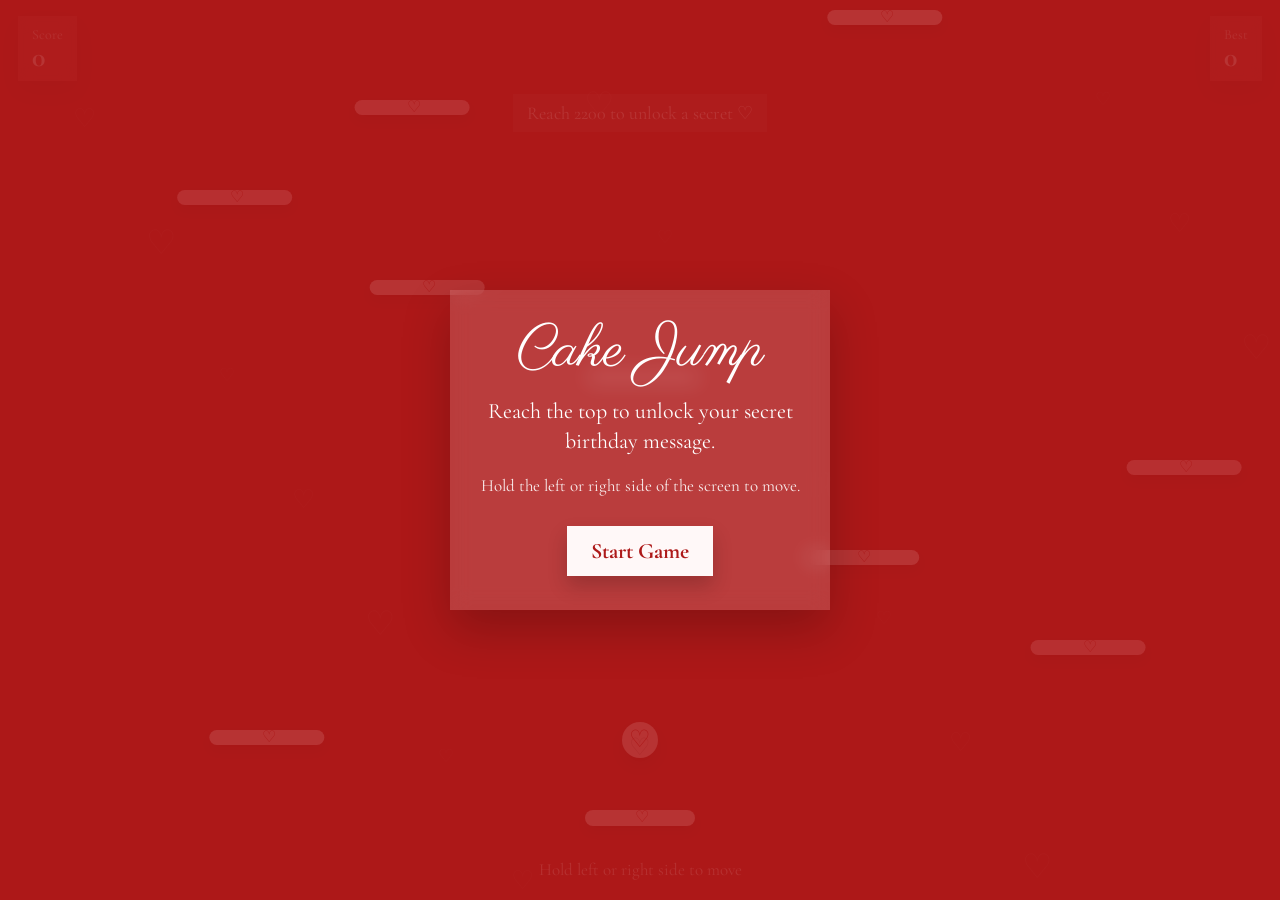
==== pages/cake-page.html @ 2b3335ef "updated page" ====
<!DOCTYPE html>
<html lang="en">
<head>
  <meta charset="UTF-8" />
  <meta name="viewport" content="width=device-width, initial-scale=1.0, user-scalable=no" />
  <title>Birthday Game</title>

  <link href="https://fonts.googleapis.com/css2?family=Parisienne&family=Cormorant+Garamond:wght@600;700&display=swap" rel="stylesheet">

  <style>
    * {
      margin: 0;
      padding: 0;
      box-sizing: border-box;
      -webkit-tap-highlight-color: transparent;
    }

    html,
    body {
      width: 100%;
      height: 100%;
      overflow: hidden;
      background: #AD1919;
      font-family: "Cormorant Garamond", serif;
      touch-action: none;
    }

    .game-page {
      width: 100vw;
      height: 100dvh;
      position: relative;
      overflow: hidden;
      background:
        radial-gradient(circle at top left, rgba(255,255,255,0.18), transparent 32%),
        radial-gradient(circle at bottom right, rgba(255,210,220,0.18), transparent 35%),
        #AD1919;
    }

    canvas {
      width: 100%;
      height: 100%;
      display: block;
    }

    .hud {
      position: fixed;
      top: 16px;
      left: 0;
      width: 100%;
      padding: 0 18px;
      z-index: 10;
      display: flex;
      justify-content: space-between;
      align-items: flex-start;
      pointer-events: none;
      color: white;
    }

    .score-box {
      background: rgba(255,255,255,0.16);
      backdrop-filter: blur(8px);
      padding: 10px 14px;
      box-shadow: 0 10px 25px rgba(0,0,0,0.18);
    }

    .score-label {
      font-size: 14px;
      opacity: 0.8;
    }

    .score-value {
      font-size: 28px;
      font-weight: 700;
      line-height: 1;
    }

    .goal {
      position: fixed;
      top: 94px;
      left: 50%;
      transform: translateX(-50%);
      z-index: 10;
      color: white;
      font-size: 18px;
      text-align: center;
      background: rgba(255,255,255,0.14);
      padding: 8px 14px;
      pointer-events: none;
    }

    .start-screen,
    .game-over,
    .secret-message {
      position: fixed;
      inset: 0;
      z-index: 30;
      display: flex;
      justify-content: center;
      align-items: center;
      padding: 24px;
      background: rgba(173,25,25,0.88);
      color: white;
      text-align: center;
    }

    .game-over,
    .secret-message {
      display: none;
    }

    .panel {
      width: 100%;
      max-width: 380px;
      background: rgba(255,255,255,0.16);
      padding: 34px 24px;
      box-shadow: 0 20px 45px rgba(0,0,0,0.22);
      backdrop-filter: blur(10px);
    }

    .panel h1 {
      font-family: "Parisienne", cursive;
      font-size: 58px;
      font-weight: 400;
      line-height: 0.95;
      margin-bottom: 18px;
    }

    .panel p {
      font-size: 22px;
      line-height: 1.35;
      margin-bottom: 18px;
    }

    .small-text {
      font-size: 17px !important;
      opacity: 0.9;
    }

    button,
    .back-link {
      border: none;
      outline: none;
      background: #fff8f8;
      color: #AD1919;
      font-family: "Cormorant Garamond", serif;
      font-size: 22px;
      font-weight: 700;
      padding: 12px 24px;
      cursor: pointer;
      box-shadow: 0 10px 20px rgba(0,0,0,0.18);
      text-decoration: none;
      display: inline-block;
      margin-top: 10px;
    }

    .controls-hint {
      position: fixed;
      bottom: 20px;
      left: 0;
      width: 100%;
      text-align: center;
      color: rgba(255,255,255,0.85);
      font-size: 17px;
      z-index: 10;
      pointer-events: none;
    }

    .touch-zone {
      position: fixed;
      top: 0;
      bottom: 0;
      width: 50%;
      z-index: 5;
    }

    .touch-left {
      left: 0;
    }

    .touch-right {
      right: 0;
    }

    .confetti {
      position: fixed;
      top: -20px;
      width: 10px;
      height: 16px;
      background: white;
      z-index: 50;
      animation: fallConfetti 3s linear forwards;
    }

    @keyframes fallConfetti {
      to {
        transform: translateY(110vh) rotate(720deg);
        opacity: 0;
      }
    }

    @media (max-width: 380px) {
      .panel h1 {
        font-size: 50px;
      }

      .panel p {
        font-size: 20px;
      }

      .goal {
        font-size: 16px;
      }
    }
  </style>
</head>

<body>

  <main class="game-page">
    <canvas id="gameCanvas"></canvas>

    <div class="hud">
      <div class="score-box">
        <div class="score-label">Score</div>
        <div class="score-value" id="scoreText">0</div>
      </div>

      <div class="score-box">
        <div class="score-label">Best</div>
        <div class="score-value" id="bestText">0</div>
      </div>
    </div>

    <div class="goal">Reach 2200 to unlock a secret ♡</div>

    <div class="touch-zone touch-left" id="leftZone"></div>
    <div class="touch-zone touch-right" id="rightZone"></div>

    <div class="controls-hint">Hold left or right side to move</div>

    <section class="start-screen" id="startScreen">
      <div class="panel">
        <h1>Cake Jump</h1>
        <p>Reach the top to unlock your secret birthday message.</p>
        <p class="small-text">Hold the left or right side of the screen to move.</p>
        <button id="startBtn">Start Game</button>
      </div>
    </section>

    <section class="game-over" id="gameOver">
      <div class="panel">
        <h1>Oops ♡</h1>
        <p>You fell, but you can try again.</p>
        <p class="small-text">Highest score: <span id="finalBest">0</span></p>
        <button id="restartBtn">Restart</button>
        <br>
        <a href="./gift-page.html" class="back-link">Back to Gifts</a>
      </div>
    </section>

    <section class="secret-message" id="secretMessage">
      <div class="panel">
        <h1>You made it ♡</h1>
        <p>
          You reached the top, but honestly, you were already my favorite part from the start.
        </p>
        <p>
          Happy Birthday, my love. I hope this little surprise made you smile.
        </p>
        <p class="small-text">Love, Ed ♡</p>
        <a href="./gift-page.html" class="back-link">Back to Gifts</a>
      </div>
    </section>
  </main>

  <script>
    const canvas = document.getElementById("gameCanvas");
    const ctx = canvas.getContext("2d");

    const scoreText = document.getElementById("scoreText");
    const bestText = document.getElementById("bestText");
    const finalBest = document.getElementById("finalBest");

    const startScreen = document.getElementById("startScreen");
    const gameOver = document.getElementById("gameOver");
    const secretMessage = document.getElementById("secretMessage");

    const startBtn = document.getElementById("startBtn");
    const restartBtn = document.getElementById("restartBtn");

    const leftZone = document.getElementById("leftZone");
    const rightZone = document.getElementById("rightZone");

    let width;
    let height;
    let dpr;

    let player;
    let platforms;
    let particles;
    let score = 0;
    let bestScore = Number(localStorage.getItem("cakeJumpBest")) || 0;
    let cameraY = 0;
    let gameRunning = false;
    let unlocked = false;

    let moveLeft = false;
    let moveRight = false;

    const GOAL_SCORE = 2200;

    bestText.textContent = bestScore;

    function resizeCanvas() {
      dpr = window.devicePixelRatio || 1;
      width = window.innerWidth;
      height = window.innerHeight;

      canvas.width = width * dpr;
      canvas.height = height * dpr;

      canvas.style.width = width + "px";
      canvas.style.height = height + "px";

      ctx.setTransform(dpr, 0, 0, dpr, 0, 0);
    }

    function resetGame() {
      score = 0;
      cameraY = 0;
      unlocked = false;
      particles = [];

      player = {
        x: width / 2,
        y: height - 160,
        radius: 18,
        vx: 0,
        vy: -15
      };

      platforms = [];

      const basePlatform = {
        x: width / 2 - 55,
        y: height - 90,
        w: 110,
        h: 16,
        type: "base"
      };

      platforms.push(basePlatform);

      let y = height - 170;

      for (let i = 0; i < 22; i++) {
        createPlatform(y);
        y -= 90;
      }

      scoreText.textContent = 0;
      gameOver.style.display = "none";
      secretMessage.style.display = "none";
    }

    function createPlatform(y) {
      const easyMode = score > 1600;
      const platformWidth = easyMode ? 120 : Math.max(78, 115 - score / 55);

      platforms.push({
        x: Math.random() * (width - platformWidth - 24) + 12,
        y: y,
        w: platformWidth,
        h: 15,
        type: Math.random() > 0.75 ? "heart" : "cloud"
      });
    }

    function startGame() {
      resizeCanvas();
      resetGame();
      startScreen.style.display = "none";
      gameRunning = true;
      requestAnimationFrame(gameLoop);
    }

    function endGame() {
      gameRunning = false;
      finalBest.textContent = bestScore;
      gameOver.style.display = "flex";
    }

    function unlockSecret() {
      gameRunning = false;
      unlocked = true;
      secretMessage.style.display = "flex";
      createConfetti();
    }

    function update() {
      if (moveLeft) player.vx -= 0.55;
      if (moveRight) player.vx += 0.55;

      player.vx *= 0.88;
      player.vy += 0.42;

      player.x += player.vx;
      player.y += player.vy;

      if (player.x < -player.radius) player.x = width + player.radius;
      if (player.x > width + player.radius) player.x = -player.radius;

      if (player.vy > 0) {
        platforms.forEach(platform => {
          const playerBottom = player.y + player.radius;
          const wasAbove = player.y + player.radius - player.vy <= platform.y;

          if (
            wasAbove &&
            playerBottom >= platform.y &&
            playerBottom <= platform.y + platform.h + 14 &&
            player.x > platform.x &&
            player.x < platform.x + platform.w
          ) {
            player.vy = -13.5;
            addBounceParticles(player.x, platform.y);
          }
        });
      }

      if (player.y < height * 0.42) {
        const difference = height * 0.42 - player.y;
        player.y = height * 0.42;
        cameraY += difference;

        platforms.forEach(platform => {
          platform.y += difference;
        });

        score += Math.floor(difference);

        if (score > bestScore) {
          bestScore = score;
          localStorage.setItem("cakeJumpBest", bestScore);
        }

        scoreText.textContent = score;
        bestText.textContent = bestScore;

        if (score >= GOAL_SCORE && !unlocked) {
          unlockSecret();
        }
      }

      platforms = platforms.filter(platform => platform.y < height + 80);

      while (platforms.length < 24) {
        const highestY = Math.min(...platforms.map(p => p.y));
        createPlatform(highestY - 88);
      }

      particles.forEach(p => {
        p.x += p.vx;
        p.y += p.vy;
        p.life -= 1;
      });

      particles = particles.filter(p => p.life > 0);

      if (player.y - player.radius > height + 40) {
        endGame();
      }
    }

    function drawBackground() {
      ctx.clearRect(0, 0, width, height);

      ctx.fillStyle = "#AD1919";
      ctx.fillRect(0, 0, width, height);

      for (let i = 0; i < 18; i++) {
        const x = (i * 73 + cameraY * 0.12) % width;
        const y = (i * 127 + cameraY * 0.22) % height;

        ctx.globalAlpha = 0.12;
        ctx.fillStyle = "#ffffff";
        ctx.font = `${18 + (i % 3) * 8}px serif`;
        ctx.fillText("♡", x, y);
      }

      ctx.globalAlpha = 1;
    }

    function drawPlatform(platform) {
      ctx.save();

      if (platform.type === "heart") {
        ctx.fillStyle = "#ffd7df";
      } else {
        ctx.fillStyle = "#fff8f8";
      }

      ctx.shadowColor = "rgba(0,0,0,0.22)";
      ctx.shadowBlur = 12;
      ctx.shadowOffsetY = 6;

      ctx.beginPath();
      ctx.roundRect(platform.x, platform.y, platform.w, platform.h, 8);
      ctx.fill();

      ctx.restore();

      ctx.fillStyle = "#AD1919";
      ctx.font = "16px serif";
      ctx.fillText("♡", platform.x + platform.w / 2 - 5, platform.y + 12);
    }

    function drawPlayer() {
      ctx.save();

      ctx.translate(player.x, player.y);

      ctx.fillStyle = "#fff8f8";
      ctx.shadowColor = "rgba(0,0,0,0.25)";
      ctx.shadowBlur = 15;
      ctx.shadowOffsetY = 8;

      ctx.beginPath();
      ctx.arc(0, 0, player.radius, 0, Math.PI * 2);
      ctx.fill();

      ctx.shadowBlur = 0;
      ctx.fillStyle = "#AD1919";
      ctx.font = "24px serif";
      ctx.textAlign = "center";
      ctx.textBaseline = "middle";
      ctx.fillText("♡", 0, 1);

      ctx.restore();
    }

    function drawParticles() {
      particles.forEach(p => {
        ctx.globalAlpha = p.life / 25;
        ctx.fillStyle = "#fff8f8";
        ctx.beginPath();
        ctx.arc(p.x, p.y, p.size, 0, Math.PI * 2);
        ctx.fill();
        ctx.globalAlpha = 1;
      });
    }

    function addBounceParticles(x, y) {
      for (let i = 0; i < 8; i++) {
        particles.push({
          x,
          y,
          vx: (Math.random() - 0.5) * 4,
          vy: (Math.random() - 1.5) * 3,
          size: Math.random() * 3 + 2,
          life: 25
        });
      }
    }

    function draw() {
      drawBackground();

      platforms.forEach(drawPlatform);
      drawParticles();
      drawPlayer();
    }

    function gameLoop() {
      if (!gameRunning) return;

      update();
      draw();

      requestAnimationFrame(gameLoop);
    }

    function createConfetti() {
      for (let i = 0; i < 70; i++) {
        const confetti = document.createElement("div");
        confetti.className = "confetti";

        confetti.style.left = Math.random() * 100 + "vw";
        confetti.style.animationDelay = Math.random() * 1.5 + "s";
        confetti.style.background = ["#fff", "#ffd7df", "#ffb3c1", "#ffe6ea"][Math.floor(Math.random() * 4)];

        document.body.appendChild(confetti);

        setTimeout(() => {
          confetti.remove();
        }, 4500);
      }
    }

    function pressLeft(e) {
      e.preventDefault();
      moveLeft = true;
    }

    function pressRight(e) {
      e.preventDefault();
      moveRight = true;
    }

    function releaseMove(e) {
      if (e) e.preventDefault();
      moveLeft = false;
      moveRight = false;
    }

    leftZone.addEventListener("touchstart", pressLeft);
    rightZone.addEventListener("touchstart", pressRight);

    leftZone.addEventListener("touchend", releaseMove);
    rightZone.addEventListener("touchend", releaseMove);

    leftZone.addEventListener("mousedown", pressLeft);
    rightZone.addEventListener("mousedown", pressRight);

    window.addEventListener("mouseup", releaseMove);

    window.addEventListener("keydown", e => {
      if (e.key === "ArrowLeft" || e.key.toLowerCase() === "a") moveLeft = true;
      if (e.key === "ArrowRight" || e.key.toLowerCase() === "d") moveRight = true;
    });

    window.addEventListener("keyup", e => {
      if (e.key === "ArrowLeft" || e.key.toLowerCase() === "a") moveLeft = false;
      if (e.key === "ArrowRight" || e.key.toLowerCase() === "d") moveRight = false;
    });

    startBtn.addEventListener("click", startGame);
    restartBtn.addEventListener("click", startGame);

    window.addEventListener("resize", () => {
      resizeCanvas();
      if (!gameRunning) draw();
    });

    resizeCanvas();
    resetGame();
    draw();
  </script>

</body>
</html>
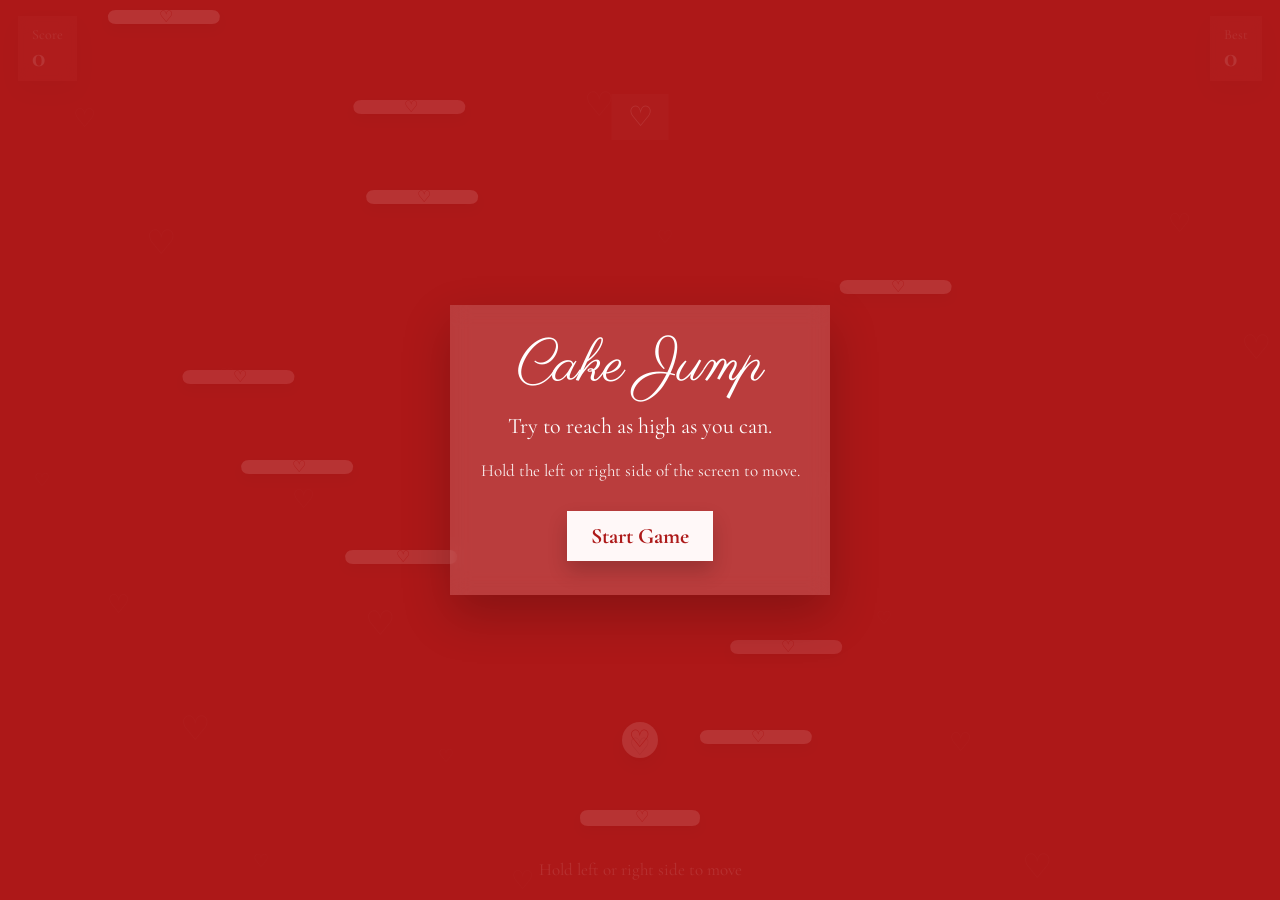
==== commit 5a22e769: "updated page" ====
--- a/pages/cake-page.html
+++ b/pages/cake-page.html
@@ -51,7 +51,6 @@
       z-index: 10;
       display: flex;
       justify-content: space-between;
-      align-items: flex-start;
       pointer-events: none;
       color: white;
     }
@@ -81,10 +80,10 @@
       transform: translateX(-50%);
       z-index: 10;
       color: white;
-      font-size: 18px;
+      font-size: 28px;
       text-align: center;
       background: rgba(255,255,255,0.14);
-      padding: 8px 14px;
+      padding: 6px 16px;
       pointer-events: none;
     }
 
@@ -206,10 +205,6 @@
       .panel p {
         font-size: 20px;
       }
-
-      .goal {
-        font-size: 16px;
-      }
     }
   </style>
 </head>
@@ -231,7 +226,7 @@
       </div>
     </div>
 
-    <div class="goal">Reach 2200 to unlock a secret ♡</div>
+    <div class="goal">♡</div>
 
     <div class="touch-zone touch-left" id="leftZone"></div>
     <div class="touch-zone touch-right" id="rightZone"></div>
@@ -241,7 +236,7 @@
     <section class="start-screen" id="startScreen">
       <div class="panel">
         <h1>Cake Jump</h1>
-        <p>Reach the top to unlock your secret birthday message.</p>
+        <p>Try to reach as high as you can.</p>
         <p class="small-text">Hold the left or right side of the screen to move.</p>
         <button id="startBtn">Start Game</button>
       </div>
@@ -262,7 +257,7 @@
       <div class="panel">
         <h1>You made it ♡</h1>
         <p>
-          You reached the top, but honestly, you were already my favorite part from the start.
+          You reached something special, but honestly, you were already my favorite part from the start.
         </p>
         <p>
           Happy Birthday, my love. I hope this little surprise made you smile.
@@ -298,6 +293,7 @@
     let player;
     let platforms;
     let particles;
+
     let score = 0;
     let bestScore = Number(localStorage.getItem("cakeJumpBest")) || 0;
     let cameraY = 0;
@@ -307,7 +303,7 @@
     let moveLeft = false;
     let moveRight = false;
 
-    const GOAL_SCORE = 2200;
+    const GOAL_SCORE = 5242;
 
     bestText.textContent = bestScore;
 
@@ -341,19 +337,19 @@
 
       platforms = [];
 
-      const basePlatform = {
-        x: width / 2 - 55,
+      platforms.push({
+        x: width / 2 - 60,
         y: height - 90,
-        w: 110,
+        w: 120,
         h: 16,
-        type: "base"
-      };
-
-      platforms.push(basePlatform);
+        type: "base",
+        moving: false,
+        speed: 0
+      });
 
       let y = height - 170;
 
-      for (let i = 0; i < 22; i++) {
+      for (let i = 0; i < 28; i++) {
         createPlatform(y);
         y -= 90;
       }
@@ -364,15 +360,22 @@
     }
 
     function createPlatform(y) {
-      const easyMode = score > 1600;
-      const platformWidth = easyMode ? 120 : Math.max(78, 115 - score / 55);
+      const difficulty = Math.min(score / GOAL_SCORE, 1);
+
+      const platformWidth = Math.max(68, 112 - difficulty * 28);
+
+      const isMoving = score > 1800 && Math.random() > 0.82;
 
       platforms.push({
         x: Math.random() * (width - platformWidth - 24) + 12,
         y: y,
         w: platformWidth,
-        h: 15,
-        type: Math.random() > 0.75 ? "heart" : "cloud"
+        h: 14,
+        type: Math.random() > 0.8 ? "heart" : "cloud",
+        moving: isMoving,
+        speed: isMoving
+          ? (Math.random() > 0.5 ? 1 : -1) * (0.45 + difficulty * 0.7)
+          : 0
       });
     }
 
@@ -380,6 +383,8 @@
       resizeCanvas();
       resetGame();
       startScreen.style.display = "none";
+      gameOver.style.display = "none";
+      secretMessage.style.display = "none";
       gameRunning = true;
       requestAnimationFrame(gameLoop);
     }
@@ -398,17 +403,34 @@
     }
 
     function update() {
-      if (moveLeft) player.vx -= 0.55;
-      if (moveRight) player.vx += 0.55;
+      const difficulty = Math.min(score / GOAL_SCORE, 1);
+
+      if (moveLeft) player.vx -= 0.58;
+      if (moveRight) player.vx += 0.58;
 
       player.vx *= 0.88;
-      player.vy += 0.42;
+      player.vy += 0.4 + difficulty * 0.04;
 
       player.x += player.vx;
       player.y += player.vy;
 
-      if (player.x < -player.radius) player.x = width + player.radius;
-      if (player.x > width + player.radius) player.x = -player.radius;
+      if (player.x < -player.radius) {
+        player.x = width + player.radius;
+      }
+
+      if (player.x > width + player.radius) {
+        player.x = -player.radius;
+      }
+
+      platforms.forEach(platform => {
+        if (platform.moving) {
+          platform.x += platform.speed;
+
+          if (platform.x <= 8 || platform.x + platform.w >= width - 8) {
+            platform.speed *= -1;
+          }
+        }
+      });
 
       if (player.vy > 0) {
         platforms.forEach(platform => {
@@ -422,7 +444,7 @@
             player.x > platform.x &&
             player.x < platform.x + platform.w
           ) {
-            player.vy = -13.5;
+            player.vy = -13.2;
             addBounceParticles(player.x, platform.y);
           }
         });
@@ -430,6 +452,7 @@
 
       if (player.y < height * 0.42) {
         const difference = height * 0.42 - player.y;
+
         player.y = height * 0.42;
         cameraY += difference;
 
@@ -437,7 +460,7 @@
           platform.y += difference;
         });
 
-        score += Math.floor(difference);
+        score += Math.floor(difference * 0.42);
 
         if (score > bestScore) {
           bestScore = score;
@@ -454,9 +477,10 @@
 
       platforms = platforms.filter(platform => platform.y < height + 80);
 
-      while (platforms.length < 24) {
+      while (platforms.length < 28) {
         const highestY = Math.min(...platforms.map(p => p.y));
-        createPlatform(highestY - 88);
+        const gap = 88 + difficulty * 18;
+        createPlatform(highestY - gap);
       }
 
       particles.forEach(p => {
@@ -478,7 +502,7 @@
       ctx.fillStyle = "#AD1919";
       ctx.fillRect(0, 0, width, height);
 
-      for (let i = 0; i < 18; i++) {
+      for (let i = 0; i < 22; i++) {
         const x = (i * 73 + cameraY * 0.12) % width;
         const y = (i * 127 + cameraY * 0.22) % height;
 
@@ -494,18 +518,13 @@
     function drawPlatform(platform) {
       ctx.save();
 
-      if (platform.type === "heart") {
-        ctx.fillStyle = "#ffd7df";
-      } else {
-        ctx.fillStyle = "#fff8f8";
-      }
+      ctx.fillStyle = platform.type === "heart" ? "#ffd7df" : "#fff8f8";
 
       ctx.shadowColor = "rgba(0,0,0,0.22)";
       ctx.shadowBlur = 12;
       ctx.shadowOffsetY = 6;
 
-      ctx.beginPath();
-      ctx.roundRect(platform.x, platform.y, platform.w, platform.h, 8);
+      roundRect(platform.x, platform.y, platform.w, platform.h, 8);
       ctx.fill();
 
       ctx.restore();
@@ -565,7 +584,6 @@
 
     function draw() {
       drawBackground();
-
       platforms.forEach(drawPlatform);
       drawParticles();
       drawPlayer();
@@ -581,7 +599,7 @@
     }
 
     function createConfetti() {
-      for (let i = 0; i < 70; i++) {
+      for (let i = 0; i < 80; i++) {
         const confetti = document.createElement("div");
         confetti.className = "confetti";
 
@@ -597,6 +615,20 @@
       }
     }
 
+    function roundRect(x, y, w, h, r) {
+      ctx.beginPath();
+      ctx.moveTo(x + r, y);
+      ctx.lineTo(x + w - r, y);
+      ctx.quadraticCurveTo(x + w, y, x + w, y + r);
+      ctx.lineTo(x + w, y + h - r);
+      ctx.quadraticCurveTo(x + w, y + h, x + w - r, y + h);
+      ctx.lineTo(x + r, y + h);
+      ctx.quadraticCurveTo(x, y + h, x, y + h - r);
+      ctx.lineTo(x, y + r);
+      ctx.quadraticCurveTo(x, y, x + r, y);
+      ctx.closePath();
+    }
+
     function pressLeft(e) {
       e.preventDefault();
       moveLeft = true;
@@ -607,31 +639,51 @@
       moveRight = true;
     }
 
-    function releaseMove(e) {
-      if (e) e.preventDefault();
+    function releaseLeft(e) {
+      e.preventDefault();
       moveLeft = false;
+    }
+
+    function releaseRight(e) {
+      e.preventDefault();
       moveRight = false;
     }
 
     leftZone.addEventListener("touchstart", pressLeft);
+    leftZone.addEventListener("touchend", releaseLeft);
+    leftZone.addEventListener("touchcancel", releaseLeft);
+
     rightZone.addEventListener("touchstart", pressRight);
-
-    leftZone.addEventListener("touchend", releaseMove);
-    rightZone.addEventListener("touchend", releaseMove);
+    rightZone.addEventListener("touchend", releaseRight);
+    rightZone.addEventListener("touchcancel", releaseRight);
 
     leftZone.addEventListener("mousedown", pressLeft);
     rightZone.addEventListener("mousedown", pressRight);
 
-    window.addEventListener("mouseup", releaseMove);
+    leftZone.addEventListener("mouseup", releaseLeft);
+    rightZone.addEventListener("mouseup", releaseRight);
+
+    leftZone.addEventListener("mouseleave", releaseLeft);
+    rightZone.addEventListener("mouseleave", releaseRight);
 
     window.addEventListener("keydown", e => {
-      if (e.key === "ArrowLeft" || e.key.toLowerCase() === "a") moveLeft = true;
-      if (e.key === "ArrowRight" || e.key.toLowerCase() === "d") moveRight = true;
+      if (e.key === "ArrowLeft" || e.key.toLowerCase() === "a") {
+        moveLeft = true;
+      }
+
+      if (e.key === "ArrowRight" || e.key.toLowerCase() === "d") {
+        moveRight = true;
+      }
     });
 
     window.addEventListener("keyup", e => {
-      if (e.key === "ArrowLeft" || e.key.toLowerCase() === "a") moveLeft = false;
-      if (e.key === "ArrowRight" || e.key.toLowerCase() === "d") moveRight = false;
+      if (e.key === "ArrowLeft" || e.key.toLowerCase() === "a") {
+        moveLeft = false;
+      }
+
+      if (e.key === "ArrowRight" || e.key.toLowerCase() === "d") {
+        moveRight = false;
+      }
     });
 
     startBtn.addEventListener("click", startGame);
@@ -639,7 +691,10 @@
 
     window.addEventListener("resize", () => {
       resizeCanvas();
-      if (!gameRunning) draw();
+
+      if (!gameRunning) {
+        draw();
+      }
     });
 
     resizeCanvas();
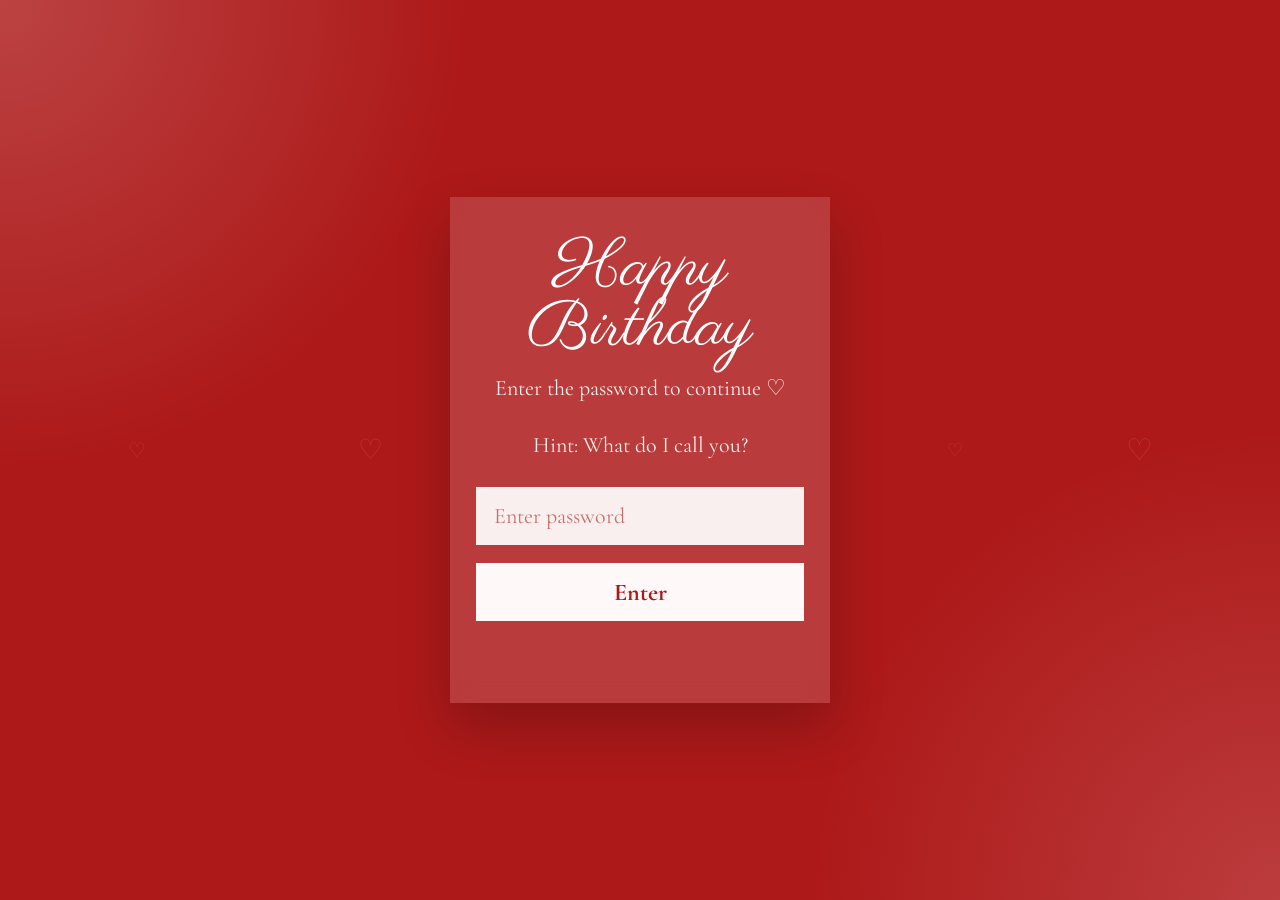
==== commit ab9458fd: "updated page" ====
--- a/pages/cake-page.html
+++ b/pages/cake-page.html
@@ -3,213 +3,21 @@
 <head>
   <meta charset="UTF-8" />
   <meta name="viewport" content="width=device-width, initial-scale=1.0, user-scalable=no" />
-  <title>Birthday Game</title>
-
+  <title>Happy Birthday Ray!</title>
+  <link rel="stylesheet" href="../css/cake.css">
+  <link rel="icon" type="image/png" href="./Assets/Icons/favicon.png">
   <link href="https://fonts.googleapis.com/css2?family=Parisienne&family=Cormorant+Garamond:wght@600;700&display=swap" rel="stylesheet">
 
-  <style>
-    * {
-      margin: 0;
-      padding: 0;
-      box-sizing: border-box;
-      -webkit-tap-highlight-color: transparent;
-    }
 
-    html,
-    body {
-      width: 100%;
-      height: 100%;
-      overflow: hidden;
-      background: #AD1919;
-      font-family: "Cormorant Garamond", serif;
-      touch-action: none;
-    }
-
-    .game-page {
-      width: 100vw;
-      height: 100dvh;
-      position: relative;
-      overflow: hidden;
-      background:
-        radial-gradient(circle at top left, rgba(255,255,255,0.18), transparent 32%),
-        radial-gradient(circle at bottom right, rgba(255,210,220,0.18), transparent 35%),
-        #AD1919;
-    }
-
-    canvas {
-      width: 100%;
-      height: 100%;
-      display: block;
-    }
-
-    .hud {
-      position: fixed;
-      top: 16px;
-      left: 0;
-      width: 100%;
-      padding: 0 18px;
-      z-index: 10;
-      display: flex;
-      justify-content: space-between;
-      pointer-events: none;
-      color: white;
-    }
-
-    .score-box {
-      background: rgba(255,255,255,0.16);
-      backdrop-filter: blur(8px);
-      padding: 10px 14px;
-      box-shadow: 0 10px 25px rgba(0,0,0,0.18);
-    }
-
-    .score-label {
-      font-size: 14px;
-      opacity: 0.8;
-    }
-
-    .score-value {
-      font-size: 28px;
-      font-weight: 700;
-      line-height: 1;
-    }
-
-    .goal {
-      position: fixed;
-      top: 94px;
-      left: 50%;
-      transform: translateX(-50%);
-      z-index: 10;
-      color: white;
-      font-size: 28px;
-      text-align: center;
-      background: rgba(255,255,255,0.14);
-      padding: 6px 16px;
-      pointer-events: none;
-    }
-
-    .start-screen,
-    .game-over,
-    .secret-message {
-      position: fixed;
-      inset: 0;
-      z-index: 30;
-      display: flex;
-      justify-content: center;
-      align-items: center;
-      padding: 24px;
-      background: rgba(173,25,25,0.88);
-      color: white;
-      text-align: center;
-    }
-
-    .game-over,
-    .secret-message {
-      display: none;
-    }
-
-    .panel {
-      width: 100%;
-      max-width: 380px;
-      background: rgba(255,255,255,0.16);
-      padding: 34px 24px;
-      box-shadow: 0 20px 45px rgba(0,0,0,0.22);
-      backdrop-filter: blur(10px);
-    }
-
-    .panel h1 {
-      font-family: "Parisienne", cursive;
-      font-size: 58px;
-      font-weight: 400;
-      line-height: 0.95;
-      margin-bottom: 18px;
-    }
-
-    .panel p {
-      font-size: 22px;
-      line-height: 1.35;
-      margin-bottom: 18px;
-    }
-
-    .small-text {
-      font-size: 17px !important;
-      opacity: 0.9;
-    }
-
-    button,
-    .back-link {
-      border: none;
-      outline: none;
-      background: #fff8f8;
-      color: #AD1919;
-      font-family: "Cormorant Garamond", serif;
-      font-size: 22px;
-      font-weight: 700;
-      padding: 12px 24px;
-      cursor: pointer;
-      box-shadow: 0 10px 20px rgba(0,0,0,0.18);
-      text-decoration: none;
-      display: inline-block;
-      margin-top: 10px;
-    }
-
-    .controls-hint {
-      position: fixed;
-      bottom: 20px;
-      left: 0;
-      width: 100%;
-      text-align: center;
-      color: rgba(255,255,255,0.85);
-      font-size: 17px;
-      z-index: 10;
-      pointer-events: none;
-    }
-
-    .touch-zone {
-      position: fixed;
-      top: 0;
-      bottom: 0;
-      width: 50%;
-      z-index: 5;
-    }
-
-    .touch-left {
-      left: 0;
-    }
-
-    .touch-right {
-      right: 0;
-    }
-
-    .confetti {
-      position: fixed;
-      top: -20px;
-      width: 10px;
-      height: 16px;
-      background: white;
-      z-index: 50;
-      animation: fallConfetti 3s linear forwards;
-    }
-
-    @keyframes fallConfetti {
-      to {
-        transform: translateY(110vh) rotate(720deg);
-        opacity: 0;
-      }
-    }
-
-    @media (max-width: 380px) {
-      .panel h1 {
-        font-size: 50px;
-      }
-
-      .panel p {
-        font-size: 20px;
-      }
-    }
-  </style>
 </head>
 
 <body>
+
+    <script>
+  if (sessionStorage.getItem("birthdayAccess") !== "granted") {
+    window.location.href = "../";
+  }
+</script>
 
   <main class="game-page">
     <canvas id="gameCanvas"></canvas>
@@ -267,440 +75,8 @@
       </div>
     </section>
   </main>
+<script src="../js/game.js"></script>
 
-  <script>
-    const canvas = document.getElementById("gameCanvas");
-    const ctx = canvas.getContext("2d");
-
-    const scoreText = document.getElementById("scoreText");
-    const bestText = document.getElementById("bestText");
-    const finalBest = document.getElementById("finalBest");
-
-    const startScreen = document.getElementById("startScreen");
-    const gameOver = document.getElementById("gameOver");
-    const secretMessage = document.getElementById("secretMessage");
-
-    const startBtn = document.getElementById("startBtn");
-    const restartBtn = document.getElementById("restartBtn");
-
-    const leftZone = document.getElementById("leftZone");
-    const rightZone = document.getElementById("rightZone");
-
-    let width;
-    let height;
-    let dpr;
-
-    let player;
-    let platforms;
-    let particles;
-
-    let score = 0;
-    let bestScore = Number(localStorage.getItem("cakeJumpBest")) || 0;
-    let cameraY = 0;
-    let gameRunning = false;
-    let unlocked = false;
-
-    let moveLeft = false;
-    let moveRight = false;
-
-    const GOAL_SCORE = 5242;
-
-    bestText.textContent = bestScore;
-
-    function resizeCanvas() {
-      dpr = window.devicePixelRatio || 1;
-      width = window.innerWidth;
-      height = window.innerHeight;
-
-      canvas.width = width * dpr;
-      canvas.height = height * dpr;
-
-      canvas.style.width = width + "px";
-      canvas.style.height = height + "px";
-
-      ctx.setTransform(dpr, 0, 0, dpr, 0, 0);
-    }
-
-    function resetGame() {
-      score = 0;
-      cameraY = 0;
-      unlocked = false;
-      particles = [];
-
-      player = {
-        x: width / 2,
-        y: height - 160,
-        radius: 18,
-        vx: 0,
-        vy: -15
-      };
-
-      platforms = [];
-
-      platforms.push({
-        x: width / 2 - 60,
-        y: height - 90,
-        w: 120,
-        h: 16,
-        type: "base",
-        moving: false,
-        speed: 0
-      });
-
-      let y = height - 170;
-
-      for (let i = 0; i < 28; i++) {
-        createPlatform(y);
-        y -= 90;
-      }
-
-      scoreText.textContent = 0;
-      gameOver.style.display = "none";
-      secretMessage.style.display = "none";
-    }
-
-    function createPlatform(y) {
-      const difficulty = Math.min(score / GOAL_SCORE, 1);
-
-      const platformWidth = Math.max(68, 112 - difficulty * 28);
-
-      const isMoving = score > 1800 && Math.random() > 0.82;
-
-      platforms.push({
-        x: Math.random() * (width - platformWidth - 24) + 12,
-        y: y,
-        w: platformWidth,
-        h: 14,
-        type: Math.random() > 0.8 ? "heart" : "cloud",
-        moving: isMoving,
-        speed: isMoving
-          ? (Math.random() > 0.5 ? 1 : -1) * (0.45 + difficulty * 0.7)
-          : 0
-      });
-    }
-
-    function startGame() {
-      resizeCanvas();
-      resetGame();
-      startScreen.style.display = "none";
-      gameOver.style.display = "none";
-      secretMessage.style.display = "none";
-      gameRunning = true;
-      requestAnimationFrame(gameLoop);
-    }
-
-    function endGame() {
-      gameRunning = false;
-      finalBest.textContent = bestScore;
-      gameOver.style.display = "flex";
-    }
-
-    function unlockSecret() {
-      gameRunning = false;
-      unlocked = true;
-      secretMessage.style.display = "flex";
-      createConfetti();
-    }
-
-    function update() {
-      const difficulty = Math.min(score / GOAL_SCORE, 1);
-
-      if (moveLeft) player.vx -= 0.58;
-      if (moveRight) player.vx += 0.58;
-
-      player.vx *= 0.88;
-      player.vy += 0.4 + difficulty * 0.04;
-
-      player.x += player.vx;
-      player.y += player.vy;
-
-      if (player.x < -player.radius) {
-        player.x = width + player.radius;
-      }
-
-      if (player.x > width + player.radius) {
-        player.x = -player.radius;
-      }
-
-      platforms.forEach(platform => {
-        if (platform.moving) {
-          platform.x += platform.speed;
-
-          if (platform.x <= 8 || platform.x + platform.w >= width - 8) {
-            platform.speed *= -1;
-          }
-        }
-      });
-
-      if (player.vy > 0) {
-        platforms.forEach(platform => {
-          const playerBottom = player.y + player.radius;
-          const wasAbove = player.y + player.radius - player.vy <= platform.y;
-
-          if (
-            wasAbove &&
-            playerBottom >= platform.y &&
-            playerBottom <= platform.y + platform.h + 14 &&
-            player.x > platform.x &&
-            player.x < platform.x + platform.w
-          ) {
-            player.vy = -13.2;
-            addBounceParticles(player.x, platform.y);
-          }
-        });
-      }
-
-      if (player.y < height * 0.42) {
-        const difference = height * 0.42 - player.y;
-
-        player.y = height * 0.42;
-        cameraY += difference;
-
-        platforms.forEach(platform => {
-          platform.y += difference;
-        });
-
-        score += Math.floor(difference * 0.42);
-
-        if (score > bestScore) {
-          bestScore = score;
-          localStorage.setItem("cakeJumpBest", bestScore);
-        }
-
-        scoreText.textContent = score;
-        bestText.textContent = bestScore;
-
-        if (score >= GOAL_SCORE && !unlocked) {
-          unlockSecret();
-        }
-      }
-
-      platforms = platforms.filter(platform => platform.y < height + 80);
-
-      while (platforms.length < 28) {
-        const highestY = Math.min(...platforms.map(p => p.y));
-        const gap = 88 + difficulty * 18;
-        createPlatform(highestY - gap);
-      }
-
-      particles.forEach(p => {
-        p.x += p.vx;
-        p.y += p.vy;
-        p.life -= 1;
-      });
-
-      particles = particles.filter(p => p.life > 0);
-
-      if (player.y - player.radius > height + 40) {
-        endGame();
-      }
-    }
-
-    function drawBackground() {
-      ctx.clearRect(0, 0, width, height);
-
-      ctx.fillStyle = "#AD1919";
-      ctx.fillRect(0, 0, width, height);
-
-      for (let i = 0; i < 22; i++) {
-        const x = (i * 73 + cameraY * 0.12) % width;
-        const y = (i * 127 + cameraY * 0.22) % height;
-
-        ctx.globalAlpha = 0.12;
-        ctx.fillStyle = "#ffffff";
-        ctx.font = `${18 + (i % 3) * 8}px serif`;
-        ctx.fillText("♡", x, y);
-      }
-
-      ctx.globalAlpha = 1;
-    }
-
-    function drawPlatform(platform) {
-      ctx.save();
-
-      ctx.fillStyle = platform.type === "heart" ? "#ffd7df" : "#fff8f8";
-
-      ctx.shadowColor = "rgba(0,0,0,0.22)";
-      ctx.shadowBlur = 12;
-      ctx.shadowOffsetY = 6;
-
-      roundRect(platform.x, platform.y, platform.w, platform.h, 8);
-      ctx.fill();
-
-      ctx.restore();
-
-      ctx.fillStyle = "#AD1919";
-      ctx.font = "16px serif";
-      ctx.fillText("♡", platform.x + platform.w / 2 - 5, platform.y + 12);
-    }
-
-    function drawPlayer() {
-      ctx.save();
-
-      ctx.translate(player.x, player.y);
-
-      ctx.fillStyle = "#fff8f8";
-      ctx.shadowColor = "rgba(0,0,0,0.25)";
-      ctx.shadowBlur = 15;
-      ctx.shadowOffsetY = 8;
-
-      ctx.beginPath();
-      ctx.arc(0, 0, player.radius, 0, Math.PI * 2);
-      ctx.fill();
-
-      ctx.shadowBlur = 0;
-      ctx.fillStyle = "#AD1919";
-      ctx.font = "24px serif";
-      ctx.textAlign = "center";
-      ctx.textBaseline = "middle";
-      ctx.fillText("♡", 0, 1);
-
-      ctx.restore();
-    }
-
-    function drawParticles() {
-      particles.forEach(p => {
-        ctx.globalAlpha = p.life / 25;
-        ctx.fillStyle = "#fff8f8";
-        ctx.beginPath();
-        ctx.arc(p.x, p.y, p.size, 0, Math.PI * 2);
-        ctx.fill();
-        ctx.globalAlpha = 1;
-      });
-    }
-
-    function addBounceParticles(x, y) {
-      for (let i = 0; i < 8; i++) {
-        particles.push({
-          x,
-          y,
-          vx: (Math.random() - 0.5) * 4,
-          vy: (Math.random() - 1.5) * 3,
-          size: Math.random() * 3 + 2,
-          life: 25
-        });
-      }
-    }
-
-    function draw() {
-      drawBackground();
-      platforms.forEach(drawPlatform);
-      drawParticles();
-      drawPlayer();
-    }
-
-    function gameLoop() {
-      if (!gameRunning) return;
-
-      update();
-      draw();
-
-      requestAnimationFrame(gameLoop);
-    }
-
-    function createConfetti() {
-      for (let i = 0; i < 80; i++) {
-        const confetti = document.createElement("div");
-        confetti.className = "confetti";
-
-        confetti.style.left = Math.random() * 100 + "vw";
-        confetti.style.animationDelay = Math.random() * 1.5 + "s";
-        confetti.style.background = ["#fff", "#ffd7df", "#ffb3c1", "#ffe6ea"][Math.floor(Math.random() * 4)];
-
-        document.body.appendChild(confetti);
-
-        setTimeout(() => {
-          confetti.remove();
-        }, 4500);
-      }
-    }
-
-    function roundRect(x, y, w, h, r) {
-      ctx.beginPath();
-      ctx.moveTo(x + r, y);
-      ctx.lineTo(x + w - r, y);
-      ctx.quadraticCurveTo(x + w, y, x + w, y + r);
-      ctx.lineTo(x + w, y + h - r);
-      ctx.quadraticCurveTo(x + w, y + h, x + w - r, y + h);
-      ctx.lineTo(x + r, y + h);
-      ctx.quadraticCurveTo(x, y + h, x, y + h - r);
-      ctx.lineTo(x, y + r);
-      ctx.quadraticCurveTo(x, y, x + r, y);
-      ctx.closePath();
-    }
-
-    function pressLeft(e) {
-      e.preventDefault();
-      moveLeft = true;
-    }
-
-    function pressRight(e) {
-      e.preventDefault();
-      moveRight = true;
-    }
-
-    function releaseLeft(e) {
-      e.preventDefault();
-      moveLeft = false;
-    }
-
-    function releaseRight(e) {
-      e.preventDefault();
-      moveRight = false;
-    }
-
-    leftZone.addEventListener("touchstart", pressLeft);
-    leftZone.addEventListener("touchend", releaseLeft);
-    leftZone.addEventListener("touchcancel", releaseLeft);
-
-    rightZone.addEventListener("touchstart", pressRight);
-    rightZone.addEventListener("touchend", releaseRight);
-    rightZone.addEventListener("touchcancel", releaseRight);
-
-    leftZone.addEventListener("mousedown", pressLeft);
-    rightZone.addEventListener("mousedown", pressRight);
-
-    leftZone.addEventListener("mouseup", releaseLeft);
-    rightZone.addEventListener("mouseup", releaseRight);
-
-    leftZone.addEventListener("mouseleave", releaseLeft);
-    rightZone.addEventListener("mouseleave", releaseRight);
-
-    window.addEventListener("keydown", e => {
-      if (e.key === "ArrowLeft" || e.key.toLowerCase() === "a") {
-        moveLeft = true;
-      }
-
-      if (e.key === "ArrowRight" || e.key.toLowerCase() === "d") {
-        moveRight = true;
-      }
-    });
-
-    window.addEventListener("keyup", e => {
-      if (e.key === "ArrowLeft" || e.key.toLowerCase() === "a") {
-        moveLeft = false;
-      }
-
-      if (e.key === "ArrowRight" || e.key.toLowerCase() === "d") {
-        moveRight = false;
-      }
-    });
-
-    startBtn.addEventListener("click", startGame);
-    restartBtn.addEventListener("click", startGame);
-
-    window.addEventListener("resize", () => {
-      resizeCanvas();
-
-      if (!gameRunning) {
-        draw();
-      }
-    });
-
-    resizeCanvas();
-    resetGame();
-    draw();
-  </script>
 
 </body>
 </html>
--- a/css/cake.css
+++ b/css/cake.css
@@ -0,0 +1,198 @@
+* {
+    margin: 0;
+    padding: 0;
+    box-sizing: border-box;
+    -webkit-tap-highlight-color: transparent;
+}
+
+html,
+body {
+    width: 100%;
+    height: 100%;
+    overflow: hidden;
+    background: #AD1919;
+    font-family: "Cormorant Garamond", serif;
+    touch-action: none;
+}
+
+.game-page {
+    width: 100vw;
+    height: 100dvh;
+    position: relative;
+    overflow: hidden;
+    background:
+    radial-gradient(circle at top left, rgba(255,255,255,0.18), transparent 32%),
+    radial-gradient(circle at bottom right, rgba(255,210,220,0.18), transparent 35%),
+    #AD1919;
+}
+
+canvas {
+    width: 100%;
+    height: 100%;
+    display: block;
+}
+
+.hud {
+    position: fixed;
+    top: 16px;
+    left: 0;
+    width: 100%;
+    padding: 0 18px;
+    z-index: 10;
+    display: flex;
+    justify-content: space-between;
+    pointer-events: none;
+    color: white;
+}
+
+.score-box {
+    background: rgba(255,255,255,0.16);
+    backdrop-filter: blur(8px);
+    padding: 10px 14px;
+    box-shadow: 0 10px 25px rgba(0,0,0,0.18);
+}
+
+.score-label {
+    font-size: 14px;
+    opacity: 0.8;
+}
+
+.score-value {
+    font-size: 28px;
+    font-weight: 700;
+    line-height: 1;
+}
+
+.goal {
+    position: fixed;
+    top: 94px;
+    left: 50%;
+    transform: translateX(-50%);
+    z-index: 10;
+    color: white;
+    font-size: 28px;
+    text-align: center;
+    background: rgba(255,255,255,0.14);
+    padding: 6px 16px;
+    pointer-events: none;
+}
+
+.start-screen,
+.game-over,
+.secret-message {
+    position: fixed;
+    inset: 0;
+    z-index: 30;
+    display: flex;
+    justify-content: center;
+    align-items: center;
+    padding: 24px;
+    background: rgba(173,25,25,0.88);
+    color: white;
+    text-align: center;
+}
+
+.game-over,
+.secret-message {
+    display: none;
+}
+
+.panel {
+    width: 100%;
+    max-width: 380px;
+    background: rgba(255,255,255,0.16);
+    padding: 34px 24px;
+    box-shadow: 0 20px 45px rgba(0,0,0,0.22);
+    backdrop-filter: blur(10px);
+}
+
+.panel h1 {
+    font-family: "Parisienne", cursive;
+    font-size: 58px;
+    font-weight: 400;
+    line-height: 0.95;
+    margin-bottom: 18px;
+}
+
+.panel p {
+    font-size: 22px;
+    line-height: 1.35;
+    margin-bottom: 18px;
+}
+
+.small-text {
+    font-size: 17px !important;
+    opacity: 0.9;
+}
+
+button,
+.back-link {
+    border: none;
+    outline: none;
+    background: #fff8f8;
+    color: #AD1919;
+    font-family: "Cormorant Garamond", serif;
+    font-size: 22px;
+    font-weight: 700;
+    padding: 12px 24px;
+    cursor: pointer;
+    box-shadow: 0 10px 20px rgba(0,0,0,0.18);
+    text-decoration: none;
+    display: inline-block;
+    margin-top: 10px;
+}
+
+.controls-hint {
+    position: fixed;
+    bottom: 20px;
+    left: 0;
+    width: 100%;
+    text-align: center;
+    color: rgba(255,255,255,0.85);
+    font-size: 17px;
+    z-index: 10;
+    pointer-events: none;
+}
+
+.touch-zone {
+    position: fixed;
+    top: 0;
+    bottom: 0;
+    width: 50%;
+    z-index: 5;
+}
+
+.touch-left {
+    left: 0;
+}
+
+.touch-right {
+    right: 0;
+}
+
+.confetti {
+    position: fixed;
+    top: -20px;
+    width: 10px;
+    height: 16px;
+    background: white;
+    z-index: 50;
+    animation: fallConfetti 3s linear forwards;
+}
+
+@keyframes fallConfetti {
+    to {
+    transform: translateY(110vh) rotate(720deg);
+    opacity: 0;
+    }
+}
+
+@media (max-width: 380px) {
+    .panel h1 {
+    font-size: 50px;
+    }
+
+    .panel p {
+    font-size: 20px;
+    }
+}
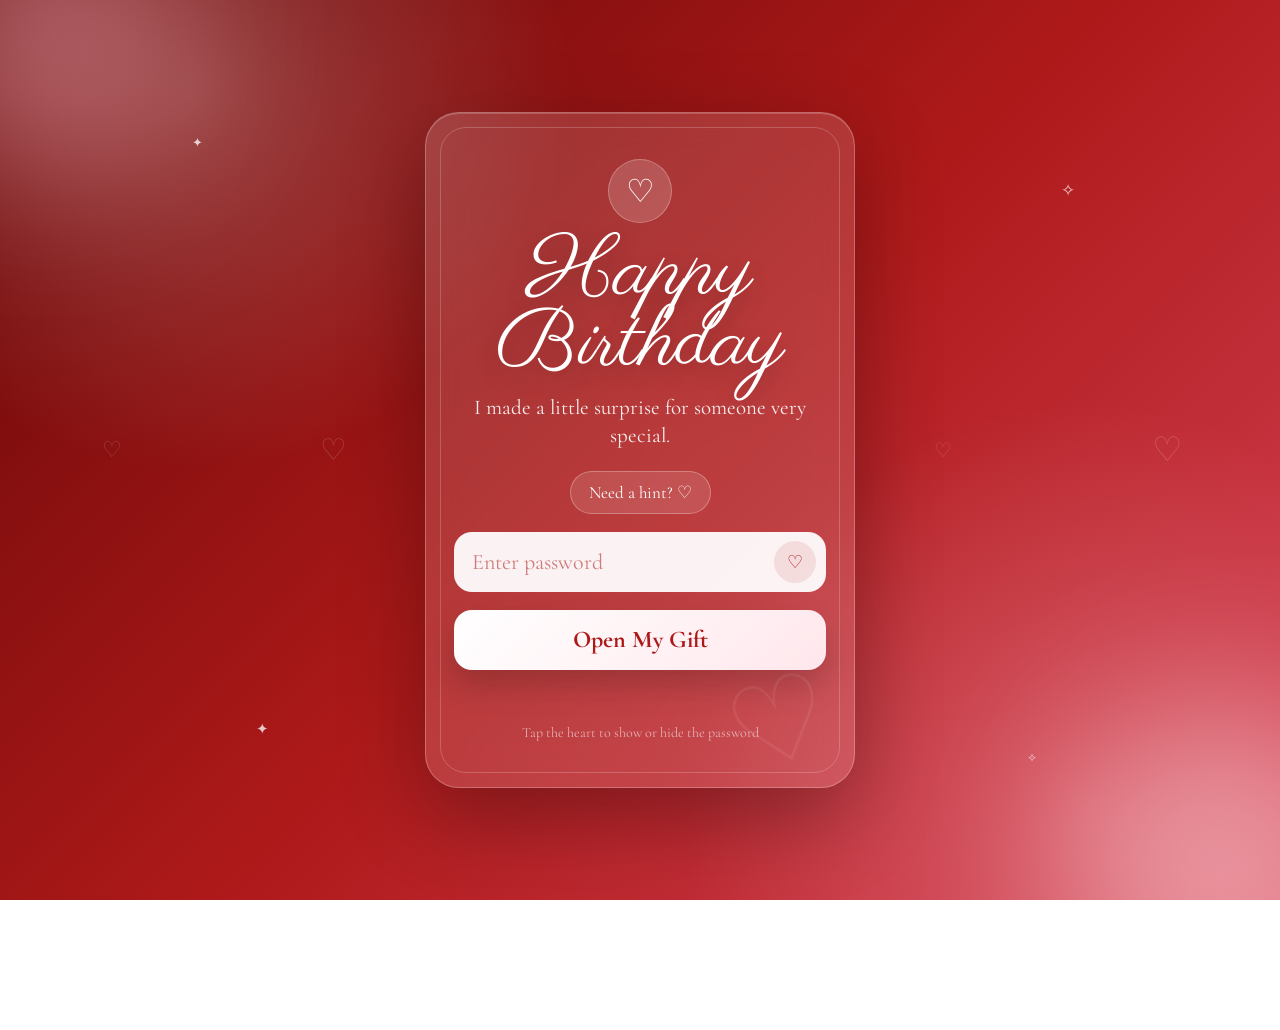
==== commit c18e019e: "updated page" ====
--- a/pages/cake-page.html
+++ b/pages/cake-page.html
@@ -44,9 +44,11 @@
     <section class="start-screen" id="startScreen">
       <div class="panel">
         <h1>Cake Jump</h1>
-        <p>Try to reach as high as you can.</p>
+        <p >Try to reach as high as you can.</p>
         <p class="small-text">Hold the left or right side of the screen to move.</p>
         <button id="startBtn">Start Game</button>
+        <br><br>
+        <p class="small-text">ps: I have a small surprise when you reach the top ;)</p>
       </div>
     </section>
 
@@ -71,7 +73,7 @@
           Happy Birthday, my love. I hope this little surprise made you smile.
         </p>
         <p class="small-text">Love, Ed ♡</p>
-        <a href="./gift-page.html" class="back-link">Back to Gifts</a>
+        <a href="./memories.html" class="back-link">Click Me ♡</a>
       </div>
     </section>
   </main>
